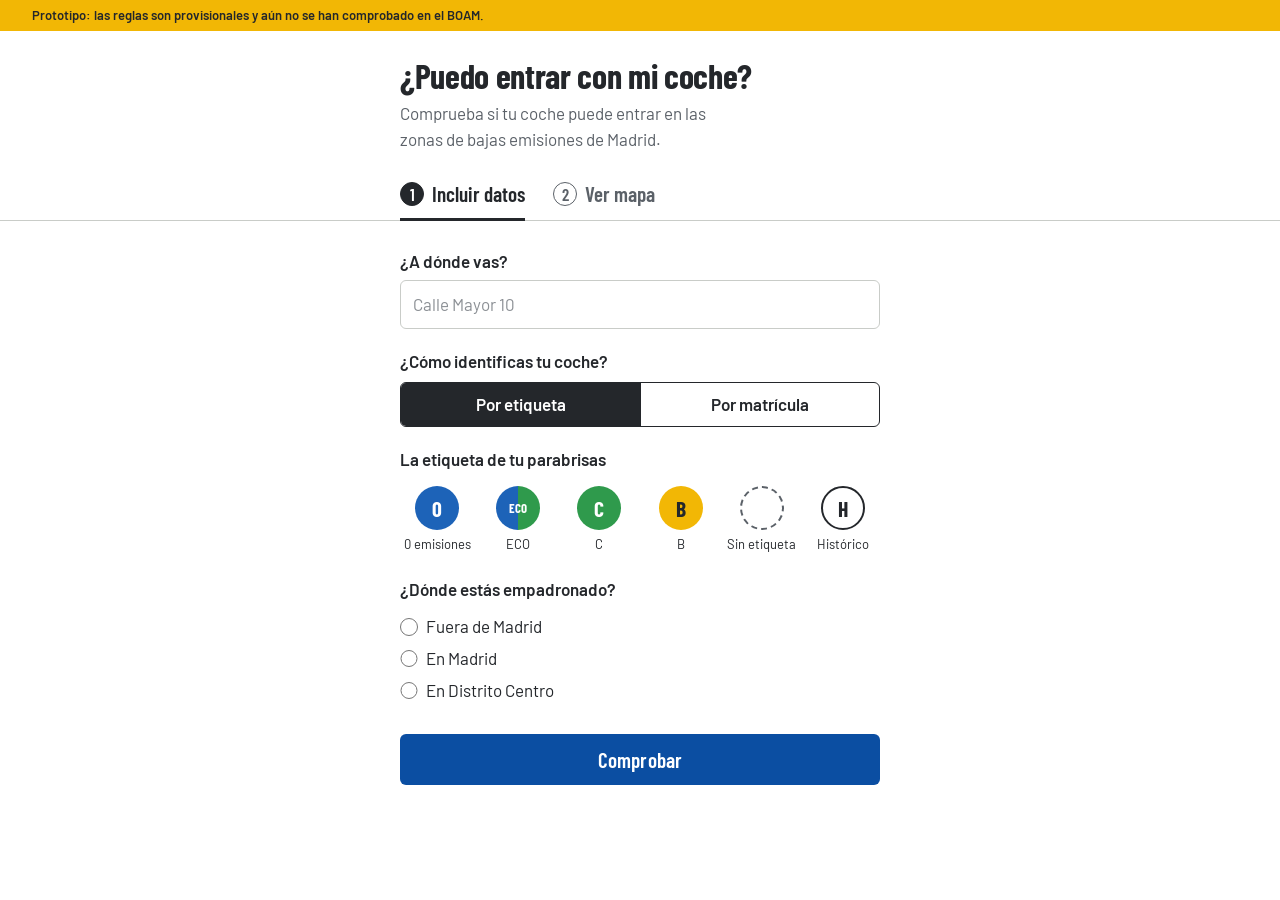
==== app/static/index.html @ 94728ba8 "feat: zonas oficiales, reglas y veredicto Co-Authored-By: Claude Opus 5.5 <noreply@anthropic.com>" ====
<!doctype html>
<html lang="es">
<head>
  <meta charset="utf-8">
  <meta name="viewport" content="width=device-width, initial-scale=1">
  <meta name="color-scheme" content="light dark">
  <title>¿Puedo entrar con mi coche? · ZBE Madrid</title>
  <link rel="stylesheet" href="vendor/leaflet/leaflet.css">
  <link rel="stylesheet" href="style.css">
</head>
<body>
  <p class="aviso">Prototipo: las reglas son provisionales y aún no se han comprobado en el BOAM.</p>

  <header class="cabecera">
   <div class="contenedor">
    <h1>¿Puedo entrar con mi coche?</h1>
    <p class="entradilla">Comprueba si tu coche puede entrar en las zonas de bajas emisiones de Madrid.</p>
    <!-- Dos pasos: primero los datos, después (si quieres) el mapa. -->
    <div class="pestanas" role="tablist" aria-label="Secciones">
      <button type="button" role="tab" id="pestana-datos" aria-controls="seccion-datos" aria-selected="true"><span class="numero">1</span>Incluir datos</button>
      <button type="button" role="tab" id="pestana-mapa" aria-controls="seccion-mapa" aria-selected="false" tabindex="-1"><span class="numero">2</span>Ver mapa</button>
    </div>
   </div>
  </header>

  <main>
    <section id="seccion-datos" role="tabpanel" aria-labelledby="pestana-datos">
      <div class="columna">
        <form id="formulario">
          <label for="direccion">¿A dónde vas?</label>
          <!-- Autocompletar (patrón ARIA combobox): las sugerencias son direcciones de Madrid de CartoCiudad. -->
          <div class="autocompletar">
            <input id="direccion" name="direccion" required maxlength="200" placeholder="Calle Mayor 10" autocomplete="off"
                   role="combobox" aria-autocomplete="list" aria-expanded="false" aria-controls="sugerencias">
            <ul id="sugerencias" role="listbox" aria-label="Direcciones sugeridas" hidden></ul>
          </div>

          <fieldset>
            <legend>¿Cómo identificas tu coche?</legend>
            <div class="segmentado">
              <label><input type="radio" name="modo" value="etiqueta" checked> Por etiqueta</label>
              <label><input type="radio" name="modo" value="matricula"> Por matrícula</label>
            </div>
          </fieldset>

          <!-- Solo un campo activo cada vez: el oculto queda deshabilitado y no se envía. -->
          <div id="por-etiqueta">
            <fieldset id="etiqueta" class="pegatinas">
              <legend>La etiqueta de tu parabrisas</legend>
              <label><input type="radio" name="etiqueta" value="CERO" required><span class="pegatina p-CERO" aria-hidden="true">0</span>0 emisiones</label>
              <label><input type="radio" name="etiqueta" value="ECO"><span class="pegatina p-ECO" aria-hidden="true">ECO</span>ECO</label>
              <label><input type="radio" name="etiqueta" value="C"><span class="pegatina p-C" aria-hidden="true">C</span>C</label>
              <label><input type="radio" name="etiqueta" value="B"><span class="pegatina p-B" aria-hidden="true">B</span>B</label>
              <label><input type="radio" name="etiqueta" value="A"><span class="pegatina p-A" aria-hidden="true"></span>Sin etiqueta</label>
              <label><input type="radio" name="etiqueta" value="H"><span class="pegatina p-H" aria-hidden="true">H</span>Histórico</label>
            </fieldset>
          </div>
          <div id="por-matricula" hidden>
            <label for="matricula">Matrícula</label>
            <input id="matricula" name="matricula" maxlength="20" placeholder="1234 BCD" autocapitalize="characters" autocomplete="off" required disabled aria-describedby="ayuda-matricula">
            <p id="ayuda-matricula" class="ayuda">Buscamos su etiqueta en el registro de la DGT.</p>
          </div>

          <fieldset class="padron">
            <legend>¿Dónde estás empadronado?</legend>
            <label><input type="radio" name="padron" value="fuera" required> Fuera de Madrid</label>
            <label><input type="radio" name="padron" value="madrid"> En Madrid</label>
            <label><input type="radio" name="padron" value="centro"> En Distrito Centro</label>
          </fieldset>

          <button type="submit" class="principal">Comprobar</button>
        </form>

        <div id="resultado" role="status" aria-live="polite"></div>
      </div>
    </section>

    <section id="seccion-mapa" role="tabpanel" aria-labelledby="pestana-mapa" hidden>
      <div class="barra-mapa">
        <div class="filtro-mapa" role="group" aria-label="Etiqueta para el mapa">
          <button type="button" data-etiqueta="CERO" aria-pressed="false" aria-label="0 emisiones"><span class="pegatina p-CERO" aria-hidden="true">0</span></button>
          <button type="button" data-etiqueta="ECO" aria-pressed="false" aria-label="ECO"><span class="pegatina p-ECO" aria-hidden="true">ECO</span></button>
          <button type="button" data-etiqueta="C" aria-pressed="false" aria-label="C"><span class="pegatina p-C" aria-hidden="true">C</span></button>
          <button type="button" data-etiqueta="B" aria-pressed="false" aria-label="B"><span class="pegatina p-B" aria-hidden="true">B</span></button>
          <button type="button" data-etiqueta="A" aria-pressed="false" aria-label="Sin etiqueta"><span class="pegatina p-A" aria-hidden="true"></span></button>
          <button type="button" data-etiqueta="H" aria-pressed="false" aria-label="Histórico"><span class="pegatina p-H" aria-hidden="true">H</span></button>
        </div>
        <p id="pista-mapa" class="pista">Elige la etiqueta de tu coche para ver por dónde puedes circular.</p>
      </div>
      <div id="mapa"></div>
      <ul class="leyenda">
        <li><span class="muestra puede"></span>Puedes circular</li>
        <li><span class="muestra solo_parking"></span>Solo para aparcar</li>
        <li><span class="muestra no_puede"></span>No puedes</li>
        <li><span class="muestra camara"></span>Cámara</li>
      </ul>
    </section>
  </main>

  <!-- Señal de tráfico del veredicto: los colores los pone la clase (puede / solo_parking / no_puede). -->
  <template id="plantilla-senal">
    <svg class="senal" viewBox="0 0 100 100" aria-hidden="true">
      <circle class="disco" cx="50" cy="50" r="44"/>
      <g class="coche">
        <path d="M22 59V51q0-4 4-5l7-1 7-8q1.5-1.6 3.6-1.6h14q2.4 0 3.8 1.7l6.6 7.9 6.6 1.1q3.4.7 3.4 4.4v8.5z"/>
        <path class="ventana" d="M43.4 39.5h6.6v6.3H37.6zM53 39.5h6.4l5.3 6.3H53z"/>
        <circle cx="34" cy="60" r="6.2"/><circle cx="66" cy="60" r="6.2"/>
      </g>
    </svg>
  </template>

  <script src="vendor/leaflet/leaflet.js"></script>
  <script src="app.js"></script>
</body>
</html>
---- app/static/vendor/leaflet/leaflet.css ----
/* required styles */

.leaflet-pane,
.leaflet-tile,
.leaflet-marker-icon,
.leaflet-marker-shadow,
.leaflet-tile-container,
.leaflet-pane > svg,
.leaflet-pane > canvas,
.leaflet-zoom-box,
.leaflet-image-layer,
.leaflet-layer {
	position: absolute;
	left: 0;
	top: 0;
	}
.leaflet-container {
	overflow: hidden;
	}
.leaflet-tile,
.leaflet-marker-icon,
.leaflet-marker-shadow {
	-webkit-user-select: none;
	   -moz-user-select: none;
	        user-select: none;
	  -webkit-user-drag: none;
	}
/* Prevents IE11 from highlighting tiles in blue */
.leaflet-tile::selection {
	background: transparent;
}
/* Safari renders non-retina tile on retina better with this, but Chrome is worse */
.leaflet-safari .leaflet-tile {
	image-rendering: -webkit-optimize-contrast;
	}
/* hack that prevents hw layers "stretching" when loading new tiles */
.leaflet-safari .leaflet-tile-container {
	width: 1600px;
	height: 1600px;
	-webkit-transform-origin: 0 0;
	}
.leaflet-marker-icon,
.leaflet-marker-shadow {
	display: block;
	}
/* .leaflet-container svg: reset svg max-width decleration shipped in Joomla! (joomla.org) 3.x */
/* .leaflet-container img: map is broken in FF if you have max-width: 100% on tiles */
.leaflet-container .leaflet-overlay-pane svg {
	max-width: none !important;
	max-height: none !important;
	}
.leaflet-container .leaflet-marker-pane img,
.leaflet-container .leaflet-shadow-pane img,
.leaflet-container .leaflet-tile-pane img,
.leaflet-container img.leaflet-image-layer,
.leaflet-container .leaflet-tile {
	max-width: none !important;
	max-height: none !important;
	width: auto;
	padding: 0;
	}

.leaflet-container img.leaflet-tile {
	/* See: https://bugs.chromium.org/p/chromium/issues/detail?id=600120 */
	mix-blend-mode: plus-lighter;
}

.leaflet-container.leaflet-touch-zoom {
	-ms-touch-action: pan-x pan-y;
	touch-action: pan-x pan-y;
	}
.leaflet-container.leaflet-touch-drag {
	-ms-touch-action: pinch-zoom;
	/* Fallback for FF which doesn't support pinch-zoom */
	touch-action: none;
	touch-action: pinch-zoom;
}
.leaflet-container.leaflet-touch-drag.leaflet-touch-zoom {
	-ms-touch-action: none;
	touch-action: none;
}
.leaflet-container {
	-webkit-tap-highlight-color: transparent;
}
.leaflet-container a {
	-webkit-tap-highlight-color: rgba(51, 181, 229, 0.4);
}
.leaflet-tile {
	filter: inherit;
	visibility: hidden;
	}
.leaflet-tile-loaded {
	visibility: inherit;
	}
.leaflet-zoom-box {
	width: 0;
	height: 0;
	-moz-box-sizing: border-box;
	     box-sizing: border-box;
	z-index: 800;
	}
/* workaround for https://bugzilla.mozilla.org/show_bug.cgi?id=888319 */
.leaflet-overlay-pane svg {
	-moz-user-select: none;
	}

.leaflet-pane         { z-index: 400; }

.leaflet-tile-pane    { z-index: 200; }
.leaflet-overlay-pane { z-index: 400; }
.leaflet-shadow-pane  { z-index: 500; }
.leaflet-marker-pane  { z-index: 600; }
.leaflet-tooltip-pane   { z-index: 650; }
.leaflet-popup-pane   { z-index: 700; }

.leaflet-map-pane canvas { z-index: 100; }
.leaflet-map-pane svg    { z-index: 200; }

.leaflet-vml-shape {
	width: 1px;
	height: 1px;
	}
.lvml {
	behavior: url(#default#VML);
	display: inline-block;
	position: absolute;
	}


/* control positioning */

.leaflet-control {
	position: relative;
	z-index: 800;
	pointer-events: visiblePainted; /* IE 9-10 doesn't have auto */
	pointer-events: auto;
	}
.leaflet-top,
.leaflet-bottom {
	position: absolute;
	z-index: 1000;
	pointer-events: none;
	}
.leaflet-top {
	top: 0;
	}
.leaflet-right {
	right: 0;
	}
.leaflet-bottom {
	bottom: 0;
	}
.leaflet-left {
	left: 0;
	}
.leaflet-control {
	float: left;
	clear: both;
	}
.leaflet-right .leaflet-control {
	float: right;
	}
.leaflet-top .leaflet-control {
	margin-top: 10px;
	}
.leaflet-bottom .leaflet-control {
	margin-bottom: 10px;
	}
.leaflet-left .leaflet-control {
	margin-left: 10px;
	}
.leaflet-right .leaflet-control {
	margin-right: 10px;
	}


/* zoom and fade animations */

.leaflet-fade-anim .leaflet-popup {
	opacity: 0;
	-webkit-transition: opacity 0.2s linear;
	   -moz-transition: opacity 0.2s linear;
	        transition: opacity 0.2s linear;
	}
.leaflet-fade-anim .leaflet-map-pane .leaflet-popup {
	opacity: 1;
	}
.leaflet-zoom-animated {
	-webkit-transform-origin: 0 0;
	    -ms-transform-origin: 0 0;
	        transform-origin: 0 0;
	}
svg.leaflet-zoom-animated {
	will-change: transform;
}

.leaflet-zoom-anim .leaflet-zoom-animated {
	-webkit-transition: -webkit-transform 0.25s cubic-bezier(0,0,0.25,1);
	   -moz-transition:    -moz-transform 0.25s cubic-bezier(0,0,0.25,1);
	        transition:         transform 0.25s cubic-bezier(0,0,0.25,1);
	}
.leaflet-zoom-anim .leaflet-tile,
.leaflet-pan-anim .leaflet-tile {
	-webkit-transition: none;
	   -moz-transition: none;
	        transition: none;
	}

.leaflet-zoom-anim .leaflet-zoom-hide {
	visibility: hidden;
	}


/* cursors */

.leaflet-interactive {
	cursor: pointer;
	}
.leaflet-grab {
	cursor: -webkit-grab;
	cursor:    -moz-grab;
	cursor:         grab;
	}
.leaflet-crosshair,
.leaflet-crosshair .leaflet-interactive {
	cursor: crosshair;
	}
.leaflet-popup-pane,
.leaflet-control {
	cursor: auto;
	}
.leaflet-dragging .leaflet-grab,
.leaflet-dragging .leaflet-grab .leaflet-interactive,
.leaflet-dragging .leaflet-marker-draggable {
	cursor: move;
	cursor: -webkit-grabbing;
	cursor:    -moz-grabbing;
	cursor:         grabbing;
	}

/* marker & overlays interactivity */
.leaflet-marker-icon,
.leaflet-marker-shadow,
.leaflet-image-layer,
.leaflet-pane > svg path,
.leaflet-tile-container {
	pointer-events: none;
	}

.leaflet-marker-icon.leaflet-interactive,
.leaflet-image-layer.leaflet-interactive,
.leaflet-pane > svg path.leaflet-interactive,
svg.leaflet-image-layer.leaflet-interactive path {
	pointer-events: visiblePainted; /* IE 9-10 doesn't have auto */
	pointer-events: auto;
	}

/* visual tweaks */

.leaflet-container {
	background: #ddd;
	outline-offset: 1px;
	}
.leaflet-container a {
	color: #0078A8;
	}
.leaflet-zoom-box {
	border: 2px dotted #38f;
	background: rgba(255,255,255,0.5);
	}


/* general typography */
.leaflet-container {
	font-family: "Helvetica Neue", Arial, Helvetica, sans-serif;
	font-size: 12px;
	font-size: 0.75rem;
	line-height: 1.5;
	}


/* general toolbar styles */

.leaflet-bar {
	box-shadow: 0 1px 5px rgba(0,0,0,0.65);
	border-radius: 4px;
	}
.leaflet-bar a {
	background-color: #fff;
	border-bottom: 1px solid #ccc;
	width: 26px;
	height: 26px;
	line-height: 26px;
	display: block;
	text-align: center;
	text-decoration: none;
	color: black;
	}
.leaflet-bar a,
.leaflet-control-layers-toggle {
	background-position: 50% 50%;
	background-repeat: no-repeat;
	display: block;
	}
.leaflet-bar a:hover,
.leaflet-bar a:focus {
	background-color: #f4f4f4;
	}
.leaflet-bar a:first-child {
	border-top-left-radius: 4px;
	border-top-right-radius: 4px;
	}
.leaflet-bar a:last-child {
	border-bottom-left-radius: 4px;
	border-bottom-right-radius: 4px;
	border-bottom: none;
	}
.leaflet-bar a.leaflet-disabled {
	cursor: default;
	background-color: #f4f4f4;
	color: #bbb;
	}

.leaflet-touch .leaflet-bar a {
	width: 30px;
	height: 30px;
	line-height: 30px;
	}
.leaflet-touch .leaflet-bar a:first-child {
	border-top-left-radius: 2px;
	border-top-right-radius: 2px;
	}
.leaflet-touch .leaflet-bar a:last-child {
	border-bottom-left-radius: 2px;
	border-bottom-right-radius: 2px;
	}

/* zoom control */

.leaflet-control-zoom-in,
.leaflet-control-zoom-out {
	font: bold 18px 'Lucida Console', Monaco, monospace;
	text-indent: 1px;
	}

.leaflet-touch .leaflet-control-zoom-in, .leaflet-touch .leaflet-control-zoom-out  {
	font-size: 22px;
	}


/* layers control */

.leaflet-control-layers {
	box-shadow: 0 1px 5px rgba(0,0,0,0.4);
	background: #fff;
	border-radius: 5px;
	}
.leaflet-control-layers-toggle {
	background-image: url(images/layers.png);
	width: 36px;
	height: 36px;
	}
.leaflet-retina .leaflet-control-layers-toggle {
	background-image: url(images/layers-2x.png);
	background-size: 26px 26px;
	}
.leaflet-touch .leaflet-control-layers-toggle {
	width: 44px;
	height: 44px;
	}
.leaflet-control-layers .leaflet-control-layers-list,
.leaflet-control-layers-expanded .leaflet-control-layers-toggle {
	display: none;
	}
.leaflet-control-layers-expanded .leaflet-control-layers-list {
	display: block;
	position: relative;
	}
.leaflet-control-layers-expanded {
	padding: 6px 10px 6px 6px;
	color: #333;
	background: #fff;
	}
.leaflet-control-layers-scrollbar {
	overflow-y: scroll;
	overflow-x: hidden;
	padding-right: 5px;
	}
.leaflet-control-layers-selector {
	margin-top: 2px;
	position: relative;
	top: 1px;
	}
.leaflet-control-layers label {
	display: block;
	font-size: 13px;
	font-size: 1.08333em;
	}
.leaflet-control-layers-separator {
	height: 0;
	border-top: 1px solid #ddd;
	margin: 5px -10px 5px -6px;
	}

/* Default icon URLs */
.leaflet-default-icon-path { /* used only in path-guessing heuristic, see L.Icon.Default */
	background-image: url(images/marker-icon.png);
	}


/* attribution and scale controls */

.leaflet-container .leaflet-control-attribution {
	background: #fff;
	background: rgba(255, 255, 255, 0.8);
	margin: 0;
	}
.leaflet-control-attribution,
.leaflet-control-scale-line {
	padding: 0 5px;
	color: #333;
	line-height: 1.4;
	}
.leaflet-control-attribution a {
	text-decoration: none;
	}
.leaflet-control-attribution a:hover,
.leaflet-control-attribution a:focus {
	text-decoration: underline;
	}
.leaflet-attribution-flag {
	display: inline !important;
	vertical-align: baseline !important;
	width: 1em;
	height: 0.6669em;
	}
.leaflet-left .leaflet-control-scale {
	margin-left: 5px;
	}
.leaflet-bottom .leaflet-control-scale {
	margin-bottom: 5px;
	}
.leaflet-control-scale-line {
	border: 2px solid #777;
	border-top: none;
	line-height: 1.1;
	padding: 2px 5px 1px;
	white-space: nowrap;
	-moz-box-sizing: border-box;
	     box-sizing: border-box;
	background: rgba(255, 255, 255, 0.8);
	text-shadow: 1px 1px #fff;
	}
.leaflet-control-scale-line:not(:first-child) {
	border-top: 2px solid #777;
	border-bottom: none;
	margin-top: -2px;
	}
.leaflet-control-scale-line:not(:first-child):not(:last-child) {
	border-bottom: 2px solid #777;
	}

.leaflet-touch .leaflet-control-attribution,
.leaflet-touch .leaflet-control-layers,
.leaflet-touch .leaflet-bar {
	box-shadow: none;
	}
.leaflet-touch .leaflet-control-layers,
.leaflet-touch .leaflet-bar {
	border: 2px solid rgba(0,0,0,0.2);
	background-clip: padding-box;
	}


/* popup */

.leaflet-popup {
	position: absolute;
	text-align: center;
	margin-bottom: 20px;
	}
.leaflet-popup-content-wrapper {
	padding: 1px;
	text-align: left;
	border-radius: 12px;
	}
.leaflet-popup-content {
	margin: 13px 24px 13px 20px;
	line-height: 1.3;
	font-size: 13px;
	font-size: 1.08333em;
	min-height: 1px;
	}
.leaflet-popup-content p {
	margin: 17px 0;
	margin: 1.3em 0;
	}
.leaflet-popup-tip-container {
	width: 40px;
	height: 20px;
	position: absolute;
	left: 50%;
	margin-top: -1px;
	margin-left: -20px;
	overflow: hidden;
	pointer-events: none;
	}
.leaflet-popup-tip {
	width: 17px;
	height: 17px;
	padding: 1px;

	margin: -10px auto 0;
	pointer-events: auto;

	-webkit-transform: rotate(45deg);
	   -moz-transform: rotate(45deg);
	    -ms-transform: rotate(45deg);
	        transform: rotate(45deg);
	}
.leaflet-popup-content-wrapper,
.leaflet-popup-tip {
	background: white;
	color: #333;
	box-shadow: 0 3px 14px rgba(0,0,0,0.4);
	}
.leaflet-container a.leaflet-popup-close-button {
	position: absolute;
	top: 0;
	right: 0;
	border: none;
	text-align: center;
	width: 24px;
	height: 24px;
	font: 16px/24px Tahoma, Verdana, sans-serif;
	color: #757575;
	text-decoration: none;
	background: transparent;
	}
.leaflet-container a.leaflet-popup-close-button:hover,
.leaflet-container a.leaflet-popup-close-button:focus {
	color: #585858;
	}
.leaflet-popup-scrolled {
	overflow: auto;
	}

.leaflet-oldie .leaflet-popup-content-wrapper {
	-ms-zoom: 1;
	}
.leaflet-oldie .leaflet-popup-tip {
	width: 24px;
	margin: 0 auto;

	-ms-filter: "progid:DXImageTransform.Microsoft.Matrix(M11=0.70710678, M12=0.70710678, M21=-0.70710678, M22=0.70710678)";
	filter: progid:DXImageTransform.Microsoft.Matrix(M11=0.70710678, M12=0.70710678, M21=-0.70710678, M22=0.70710678);
	}

.leaflet-oldie .leaflet-control-zoom,
.leaflet-oldie .leaflet-control-layers,
.leaflet-oldie .leaflet-popup-content-wrapper,
.leaflet-oldie .leaflet-popup-tip {
	border: 1px solid #999;
	}


/* div icon */

.leaflet-div-icon {
	background: #fff;
	border: 1px solid #666;
	}


/* Tooltip */
/* Base styles for the element that has a tooltip */
.leaflet-tooltip {
	position: absolute;
	padding: 6px;
	background-color: #fff;
	border: 1px solid #fff;
	border-radius: 3px;
	color: #222;
	white-space: nowrap;
	-webkit-user-select: none;
	-moz-user-select: none;
	-ms-user-select: none;
	user-select: none;
	pointer-events: none;
	box-shadow: 0 1px 3px rgba(0,0,0,0.4);
	}
.leaflet-tooltip.leaflet-interactive {
	cursor: pointer;
	pointer-events: auto;
	}
.leaflet-tooltip-top:before,
.leaflet-tooltip-bottom:before,
.leaflet-tooltip-left:before,
.leaflet-tooltip-right:before {
	position: absolute;
	pointer-events: none;
	border: 6px solid transparent;
	background: transparent;
	content: "";
	}

/* Directions */

.leaflet-tooltip-bottom {
	margin-top: 6px;
}
.leaflet-tooltip-top {
	margin-top: -6px;
}
.leaflet-tooltip-bottom:before,
.leaflet-tooltip-top:before {
	left: 50%;
	margin-left: -6px;
	}
.leaflet-tooltip-top:before {
	bottom: 0;
	margin-bottom: -12px;
	border-top-color: #fff;
	}
.leaflet-tooltip-bottom:before {
	top: 0;
	margin-top: -12px;
	margin-left: -6px;
	border-bottom-color: #fff;
	}
.leaflet-tooltip-left {
	margin-left: -6px;
}
.leaflet-tooltip-right {
	margin-left: 6px;
}
.leaflet-tooltip-left:before,
.leaflet-tooltip-right:before {
	top: 50%;
	margin-top: -6px;
	}
.leaflet-tooltip-left:before {
	right: 0;
	margin-right: -12px;
	border-left-color: #fff;
	}
.leaflet-tooltip-right:before {
	left: 0;
	margin-left: -12px;
	border-right-color: #fff;
	}

/* Printing */

@media print {
	/* Prevent printers from removing background-images of controls. */
	.leaflet-control {
		-webkit-print-color-adjust: exact;
		print-color-adjust: exact;
		}
	}
---- app/static/style.css ----
/* Tipografía: Barlow (rotulación de carreteras) en dos anchos. Servida desde vendor/ (la CSP no admite CDN). */
@font-face { font-family: "Barlow"; font-weight: 400; font-display: swap; src: url("vendor/fonts/barlow-latin-400-normal.woff2") format("woff2"); }
@font-face { font-family: "Barlow"; font-weight: 600; font-display: swap; src: url("vendor/fonts/barlow-latin-600-normal.woff2") format("woff2"); }
@font-face { font-family: "Barlow Condensed"; font-weight: 600; font-display: swap; src: url("vendor/fonts/barlow-condensed-latin-600-normal.woff2") format("woff2"); }
@font-face { font-family: "Barlow Condensed"; font-weight: 700; font-display: swap; src: url("vendor/fonts/barlow-condensed-latin-700-normal.woff2") format("woff2"); }

/* Colores de la señalización: azul = permitido, rojo = prohibido, amarillo = condicional / provisional. */
:root {
  --hormigon: #e2e4e1;
  --panel: #ffffff;
  --asfalto: #24272b;
  --gris: #5b6168;
  --linea: #c9ccc8;
  --azul: #0b4ea2;
  --rojo: #c8102e;
  --amarillo: #f2b705;
  --amarillo-trazo: #c99400;  /* el amarillo puro no se ve como borde sobre el mapa */
  --verde-c: #2f9a4c;
  --azul-cero: #1d63b8;
  --azul-senal: #0b4ea2;      /* las señales reales no cambian de color con el tema */
  --sobre-azul: #ffffff;
  --camara: #6a2c91;          /* violeta: ninguna zona lo usa y destaca sobre el mapa */

  --t-s: .8125rem;   /* 13 */
  --t-b: 1.0625rem;  /* 17 */
  --t-m: 1.3125rem;  /* 21 */
  --t-l: 1.6875rem;  /* 27 */
  --t-xl: 2.125rem;  /* 34 */
  --margen: 2rem;
  --columna: 30rem;  /* cabecera y formulario comparten anchura, centrada */
}
@media (prefers-color-scheme: dark) {
  :root {
    --hormigon: #191b1e;
    --panel: #23262a;
    --asfalto: #e9ebed;
    --gris: #a7adb4;
    --linea: #3a3f45;
    --azul: #5b95e6;
    --sobre-azul: #0e1a2b;
  }
}

* { box-sizing: border-box; }
body {
  display: flex;
  flex-direction: column;
  height: 100dvh;
  margin: 0;
  font: 400 var(--t-b)/1.5 "Barlow", system-ui, sans-serif;
  color: var(--asfalto);
  background: var(--panel);
}

.aviso {
  margin: 0;
  padding: .35rem var(--margen);
  background: var(--amarillo);
  color: #24272b;
  font-size: var(--t-s);
  font-weight: 600;
}

/* ---------- Cabecera y pestañas ---------- */
.cabecera { padding: 1.75rem var(--margen) 0; border-bottom: 1px solid var(--linea); }
.contenedor, .columna { max-width: var(--columna); margin-inline: auto; }
h1 {
  margin: 0;
  font: 700 var(--t-xl)/1.02 "Barlow Condensed", sans-serif;
  letter-spacing: -.01em;
}
.entradilla { margin: .5rem 0 1.25rem; color: var(--gris); max-width: 34ch; }

.pestanas { display: flex; gap: 1.75rem; }
.pestanas button {
  display: flex; align-items: center; gap: .5rem;
  margin-bottom: -1px;
  padding: .55rem 0 .7rem;
  font: 600 var(--t-m)/1.2 "Barlow Condensed", sans-serif;
  color: var(--gris);
  background: none;
  border: 0;
  border-bottom: 3px solid transparent;
  cursor: pointer;
}
.pestanas button[aria-selected="true"] { color: var(--asfalto); border-bottom-color: var(--asfalto); }
.numero {
  display: grid; place-items: center;
  width: 1.5rem; height: 1.5rem;
  font-size: var(--t-b);
  border: 1.5px solid currentColor;
  border-radius: 50%;
}
.pestanas button[aria-selected="true"] .numero { background: var(--asfalto); border-color: var(--asfalto); color: var(--panel); }

main { flex: 1; min-height: 0; display: flex; flex-direction: column; }

/* ---------- 1. Incluir datos ---------- */
#seccion-datos { flex: 1; overflow-y: auto; padding: 1.75rem var(--margen) 2.5rem; scrollbar-color: var(--linea) transparent; }

label, legend { display: block; font-weight: 600; }
form > label, form fieldset, #por-etiqueta, #por-matricula { margin-top: 1.25rem; }
form > label:first-child { margin-top: 0; }
#por-etiqueta > fieldset { margin-top: 0; }
legend { margin-bottom: .5rem; padding: 0; }
fieldset { border: 0; padding: 0; margin-inline: 0; min-width: 0; }

input:not([type]) {
  width: 100%;
  margin-top: .4rem;
  padding: .65rem .75rem;
  font: inherit;
  color: var(--asfalto);
  background: var(--panel);
  border: 1.5px solid var(--linea);
  border-radius: 6px;
}
input:not([type])::placeholder { color: var(--gris); opacity: .7; }
.ayuda { margin: .35rem 0 0; font-size: var(--t-s); color: var(--gris); }

:focus-visible { outline: 3px solid var(--azul); outline-offset: 2px; }

/* Sugerencias de dirección: lista flotante bajo el campo. */
.autocompletar { position: relative; }
#sugerencias {
  position: absolute; z-index: 10; left: 0; right: 0; top: 100%;
  margin: .3rem 0 0; padding: .3rem 0;
  list-style: none;
  background: var(--panel);
  border: 1.5px solid var(--asfalto);
  border-radius: 6px;
  box-shadow: 0 8px 20px rgba(36, 39, 43, .18);
}
#sugerencias li { padding: .5rem .75rem; cursor: pointer; }
#sugerencias li[aria-selected="true"], #sugerencias li:hover { background: var(--hormigon); }

/* Por etiqueta / Por matrícula */
.segmentado { display: grid; grid-template-columns: 1fr 1fr; border: 1.5px solid var(--asfalto); border-radius: 6px; overflow: hidden; }
.segmentado label { position: relative; padding: .55rem; text-align: center; cursor: pointer; }
.segmentado label + label { border-left: 1.5px solid var(--asfalto); }
.segmentado label:has(input:checked) { background: var(--asfalto); color: var(--panel); }
.segmentado label:has(input:focus-visible) { outline: 3px solid var(--azul); outline-offset: -3px; }
.segmentado input { position: absolute; opacity: 0; pointer-events: none; }

/* Pegatinas ambientales: se eligen por su aspecto, como se ven en el parabrisas. */
.pegatinas { display: grid; grid-template-columns: repeat(6, minmax(0, 1fr)); gap: .4rem; }
.pegatinas legend { grid-column: 1 / -1; }
.pegatinas label {
  position: relative;
  display: flex; flex-direction: column; align-items: center; gap: .4rem;
  padding: .35rem 0;
  font-size: var(--t-s); font-weight: 400; line-height: 1.15; text-align: center;
  border-radius: 8px;
  cursor: pointer;
}
.pegatinas input { position: absolute; opacity: 0; pointer-events: none; }
.pegatinas label:has(input:checked) { font-weight: 600; }
.pegatinas label:has(input:focus-visible) { outline: 3px solid var(--azul); outline-offset: 1px; }

.pegatina {
  flex: none;
  display: grid; place-items: center;
  width: 2.75rem; height: 2.75rem;
  border-radius: 50%;
  font: 700 1.35rem/1 "Barlow Condensed", sans-serif;
  color: #fff;
}
.p-CERO { background: var(--azul-cero); }
.p-ECO { background: linear-gradient(90deg, var(--azul-cero) 50%, var(--verde-c) 50%); font-size: .8rem; }
.p-C { background: var(--verde-c); }
.p-B { background: var(--amarillo); color: #24272b; }
.p-A { border: 2px dashed var(--gris); }
.p-H { background: #fff; color: #24272b; border: 2.5px solid #24272b; }
/* La pegatina elegida lleva un anillo, en el formulario y en el mapa. */
.pegatinas label:has(input:checked) .pegatina,
.filtro-mapa button[aria-pressed="true"] .pegatina { box-shadow: 0 0 0 3px var(--panel), 0 0 0 5.5px var(--asfalto); }

.padron label { display: flex; align-items: center; gap: .55rem; padding: .2rem 0; font-weight: 400; cursor: pointer; }
.padron input { width: 1.1rem; height: 1.1rem; margin: 0; accent-color: var(--azul); }

.principal, .ver-mapa {
  font: 600 var(--t-m)/1.2 "Barlow Condensed", sans-serif;
  letter-spacing: .01em;
  border-radius: 6px;
  cursor: pointer;
}
.principal {
  width: 100%;
  margin-top: 1.75rem;
  padding: .8rem;
  color: var(--sobre-azul);
  background: var(--azul);
  border: 0;
}
.principal:hover { filter: brightness(1.1); }

/* ---------- Resultado: la señal de tráfico ---------- */
#resultado:not(:empty) { margin-top: 2rem; padding-top: 1.75rem; border-top: 1px solid var(--linea); }

.veredicto {
  display: grid;
  grid-template-columns: 5.5rem 1fr;
  gap: .5rem 1.1rem;
  align-items: center;
}
.senal { width: 5.5rem; height: 5.5rem; }
.senal .disco { stroke-width: 9; }
.puede .disco { fill: var(--azul-senal); stroke: #fff; stroke-width: 3; }
.puede .coche { fill: #fff; }
.puede .ventana { fill: var(--azul-senal); }
.no_puede .disco, .solo_parking .disco { fill: #fff; stroke: var(--rojo); }
.no_puede .coche, .solo_parking .coche { fill: #24272b; }
.no_puede .ventana, .solo_parking .ventana { fill: #fff; }

.titular { margin: 0; font: 700 var(--t-l)/1.05 "Barlow Condensed", sans-serif; }
.destino { margin: .3rem 0 0; font-weight: 600; }

/* Placa complementaria, como bajo las señales reales. */
.placa {
  grid-column: 1 / -1;
  justify-self: start;
  margin: 0;
  padding: .25rem .7rem;
  font: 600 var(--t-b)/1.3 "Barlow Condensed", sans-serif;
  color: #24272b;
  background: #fff;
  border: 2px solid #24272b;
  border-radius: 4px;
}

.motivo { margin: 1.1rem 0 0; max-width: 60ch; }
.datos { display: grid; grid-template-columns: auto 1fr; gap: .2rem 1rem; margin: 1rem 0 0; font-size: var(--t-s); }
.datos dt { color: var(--gris); }
.datos dd { margin: 0; }
.nota { margin: 1rem 0 0; padding: .6rem .8rem; border-left: 4px solid var(--azul); background: var(--hormigon); }
.ver-mapa {
  margin-top: 1.25rem;
  padding: .55rem 1.1rem;
  color: var(--asfalto);
  background: none;
  border: 1.5px solid var(--asfalto);
}
.ver-mapa:hover { background: var(--hormigon); }
.mensaje { margin: 0; font-weight: 600; }
.mensaje.error { padding-left: .8rem; border-left: 4px solid var(--rojo); }
.mensaje.espera { color: var(--gris); font-weight: 400; }

@media (prefers-reduced-motion: no-preference) {
  .senal { animation: aparece .28s cubic-bezier(.2, .9, .3, 1.2) both; }
  @keyframes aparece { from { transform: scale(.82); opacity: 0; } }
}

/* ---------- 2. Ver mapa ---------- */
#seccion-mapa:not([hidden]) {
  flex: 1;
  min-height: 0;
  display: flex; flex-direction: column; gap: .6rem;
  padding: 1rem var(--margen) 1.25rem;
  background: var(--hormigon);
}
.barra-mapa { display: flex; flex-wrap: wrap; align-items: center; gap: .5rem 1.25rem; }
.filtro-mapa { display: flex; gap: .45rem; }
.filtro-mapa button { padding: 3px; background: none; border: 0; border-radius: 50%; cursor: pointer; }
.filtro-mapa .pegatina { width: 2.1rem; height: 2.1rem; font-size: 1.05rem; }
.filtro-mapa .p-ECO { font-size: .62rem; }
.pista { margin: 0; font-size: var(--t-s); color: var(--gris); }
#mapa { flex: 1; min-height: 360px; border: 1.5px solid var(--linea); border-radius: 6px; }
.leyenda { display: flex; flex-wrap: wrap; gap: .3rem 1.25rem; margin: 0; padding: 0; list-style: none; font-size: var(--t-s); }
.leyenda li { display: flex; align-items: center; gap: .4rem; }
.muestra { width: 1.4rem; height: .9rem; border: 2.5px solid; border-radius: 3px; }
.muestra.puede { border-color: var(--azul-senal); background: color-mix(in srgb, var(--azul-senal) 18%, transparent); }
.muestra.solo_parking { border-color: var(--amarillo-trazo); border-style: dashed; background: color-mix(in srgb, var(--amarillo) 22%, transparent); }
.muestra.no_puede { border-color: var(--rojo); background: color-mix(in srgb, var(--rojo) 16%, transparent); }
.muestra.camara { width: .9rem; height: .9rem; border: 2px solid #fff; border-radius: 50%; background: var(--camara); box-shadow: 0 0 0 1px rgba(36, 39, 43, .5); }

/* Cámaras: violeta con borde blanco; el tamaño lo decide app.js según el zoom. */
.camara {
  background: var(--camara);
  border: 2px solid #fff;
  border-radius: 50%;
  box-shadow: 0 0 0 1px rgba(36, 39, 43, .55), 0 1px 3px rgba(36, 39, 43, .35);
}
.camara.con-icono { background: var(--camara) url("img/camara.svg") center / 64% no-repeat; }

@media (max-width: 700px) {
  :root { --margen: 1.25rem; }
  body { height: auto; min-height: 100dvh; }
  .cabecera { padding-top: 1.25rem; }
  #seccion-mapa:not([hidden]) { padding-top: .75rem; }
  #mapa { flex: none; height: 68vh; }
}
@media (max-width: 380px) {
  .pegatinas { grid-template-columns: repeat(3, minmax(0, 1fr)); row-gap: .8rem; }
}
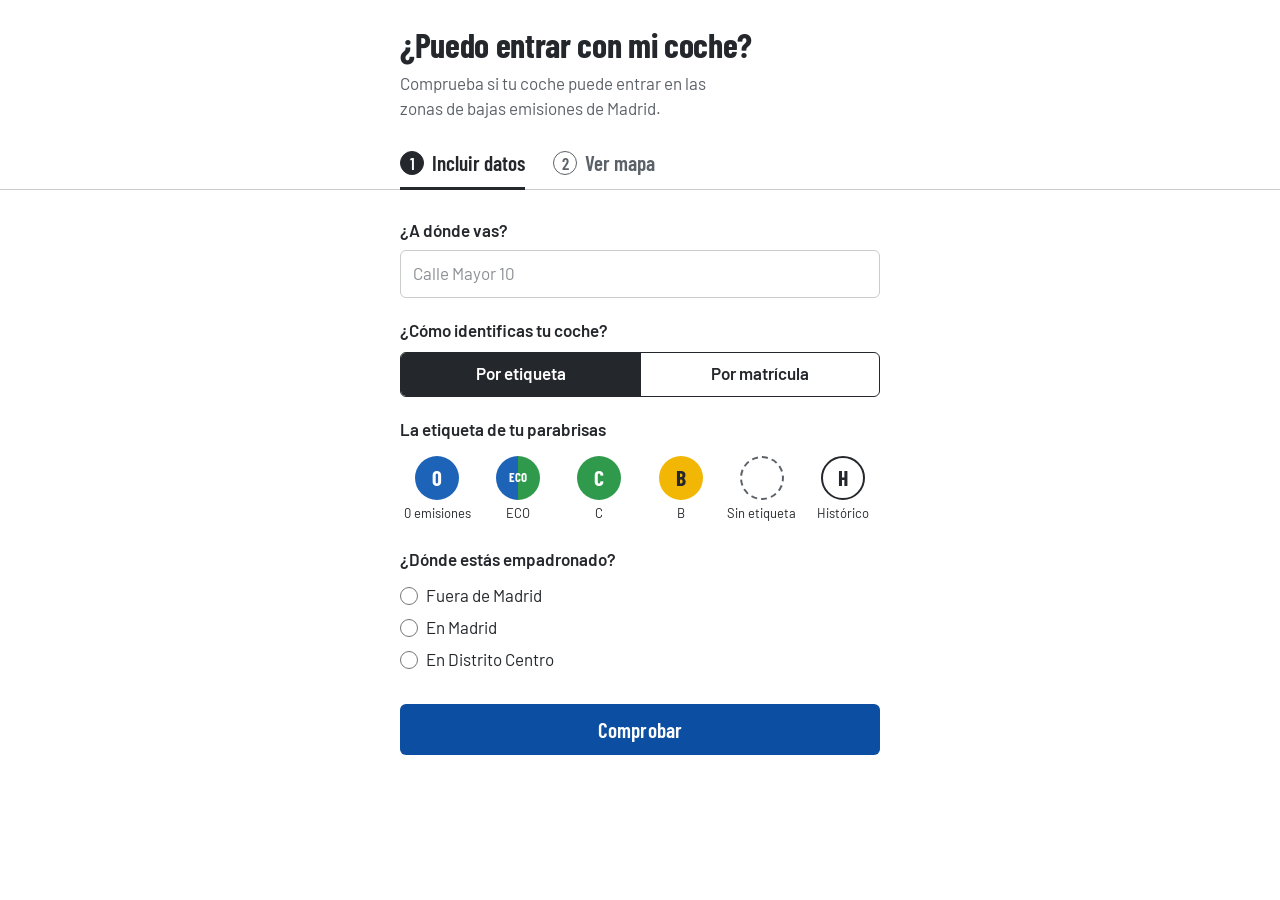
==== commit d7390dc9: "chore: quita la franja de prototipo Co-Authored-By: Claude Opus 5.5 <noreply@anthropic.com>" ====
--- a/app/static/index.html
+++ b/app/static/index.html
@@ -9,8 +9,6 @@
   <link rel="stylesheet" href="style.css">
 </head>
 <body>
-  <p class="aviso">Prototipo: las reglas son provisionales y aún no se han comprobado en el BOAM.</p>
-
   <header class="cabecera">
    <div class="contenedor">
     <h1>¿Puedo entrar con mi coche?</h1>
@@ -92,6 +90,7 @@
         <li><span class="muestra puede"></span>Puedes circular</li>
         <li><span class="muestra solo_parking"></span>Solo para aparcar</li>
         <li><span class="muestra no_puede"></span>No puedes</li>
+        <li><span class="muestra parking"></span>Aparcamiento</li>
         <li><span class="muestra camara"></span>Cámara</li>
       </ul>
     </section>
--- a/app/static/style.css
+++ b/app/static/style.css
@@ -52,15 +52,6 @@
   background: var(--panel);
 }
 
-.aviso {
-  margin: 0;
-  padding: .35rem var(--margen);
-  background: var(--amarillo);
-  color: #24272b;
-  font-size: var(--t-s);
-  font-weight: 600;
-}
-
 /* ---------- Cabecera y pestañas ---------- */
 .cabecera { padding: 1.75rem var(--margen) 0; border-bottom: 1px solid var(--linea); }
 .contenedor, .columna { max-width: var(--columna); margin-inline: auto; }
@@ -178,7 +169,7 @@
 .padron label { display: flex; align-items: center; gap: .55rem; padding: .2rem 0; font-weight: 400; cursor: pointer; }
 .padron input { width: 1.1rem; height: 1.1rem; margin: 0; accent-color: var(--azul); }
 
-.principal, .ver-mapa {
+.principal, .ver-mapa, .ver-ruta {
   font: 600 var(--t-m)/1.2 "Barlow Condensed", sans-serif;
   letter-spacing: .01em;
   border-radius: 6px;
@@ -233,13 +224,40 @@
 .datos dt { color: var(--gris); }
 .datos dd { margin: 0; }
 .nota { margin: 1rem 0 0; padding: .6rem .8rem; border-left: 4px solid var(--azul); background: var(--hormigon); }
+.acciones { display: flex; flex-wrap: wrap; gap: .6rem; margin-top: 1.25rem; }
 .ver-mapa {
-  margin-top: 1.25rem;
   padding: .55rem 1.1rem;
   color: var(--asfalto);
   background: none;
   border: 1.5px solid var(--asfalto);
 }
+/* «Cómo llegar» al destino: la acción principal cuando se puede entrar. */
+.ver-ruta {
+  display: inline-flex; align-items: center;
+  padding: .55rem 1.1rem;
+  color: var(--sobre-azul);
+  background: var(--azul);
+  border: 1.5px solid var(--azul);
+  text-decoration: none;
+}
+
+/* Alternativas: una lista ordenada por tiempo, con el coste a la derecha. */
+.alternativas h2 { margin: 2rem 0 .5rem; font: 700 var(--t-m)/1.2 "Barlow Condensed", sans-serif; }
+.alternativas .horas { display: flex; align-items: center; gap: .5rem; font-weight: 400; }
+.alternativas .horas select { width: auto; padding: .35rem .5rem; }
+.alternativas ol { margin: .75rem 0 0; padding: 0; list-style: none; }
+.alternativa { display: grid; grid-template-columns: 1fr auto; gap: .25rem 1rem; padding: .85rem 0; border-top: 1px solid var(--linea); }
+.alt-nombre { margin: 0; font-weight: 600; }
+.alt-detalle { margin: .15rem 0 0; font-size: var(--t-s); color: var(--gris); }
+.alt-precio { text-align: right; }
+.alt-coste { margin: 0; font: 700 var(--t-m)/1.2 "Barlow Condensed", sans-serif; white-space: nowrap; }
+.alt-ruta { display: inline-block; margin-top: .2rem; font-weight: 600; color: var(--azul); }
+.insignia {
+  display: inline-block; margin-left: .25rem; padding: .05rem .5rem;
+  font-size: .75rem; font-weight: 600; vertical-align: middle;
+  color: var(--sobre-azul); background: var(--azul); border-radius: 999px;
+}
+.paradas { margin: 1.25rem 0 0; }
 .ver-mapa:hover { background: var(--hormigon); }
 .mensaje { margin: 0; font-weight: 600; }
 .mensaje.error { padding-left: .8rem; border-left: 4px solid var(--rojo); }
@@ -271,6 +289,7 @@
 .muestra.puede { border-color: var(--azul-senal); background: color-mix(in srgb, var(--azul-senal) 18%, transparent); }
 .muestra.solo_parking { border-color: var(--amarillo-trazo); border-style: dashed; background: color-mix(in srgb, var(--amarillo) 22%, transparent); }
 .muestra.no_puede { border-color: var(--rojo); background: color-mix(in srgb, var(--rojo) 16%, transparent); }
+.muestra.parking { width: .9rem; height: .9rem; border: 2px solid #fff; border-radius: 2px; background: var(--azul-senal); box-shadow: 0 0 0 1px rgba(36, 39, 43, .5); }
 .muestra.camara { width: .9rem; height: .9rem; border: 2px solid #fff; border-radius: 50%; background: var(--camara); box-shadow: 0 0 0 1px rgba(36, 39, 43, .5); }
 
 /* Cámaras: violeta con borde blanco; el tamaño lo decide app.js según el zoom. */
@@ -282,6 +301,17 @@
 }
 .camara.con-icono { background: var(--camara) url("img/camara.svg") center / 64% no-repeat; }
 
+/* Parkings: cuadrado azul con «P» blanca, como la señal S-17. */
+.parking {
+  background: var(--azul-senal);
+  border: 2px solid #fff;
+  border-radius: 3px;
+  box-shadow: 0 0 0 1px rgba(36, 39, 43, .55), 0 1px 3px rgba(36, 39, 43, .35);
+}
+.parking.con-icono { display: grid; place-items: center; }
+.parking.con-icono::after { content: "P"; color: #fff; font: 700 13px/1 "Barlow Condensed", sans-serif; }
+.parking.tam-26::after { font-size: 19px; }
+
 @media (max-width: 700px) {
   :root { --margen: 1.25rem; }
   body { height: auto; min-height: 100dvh; }
